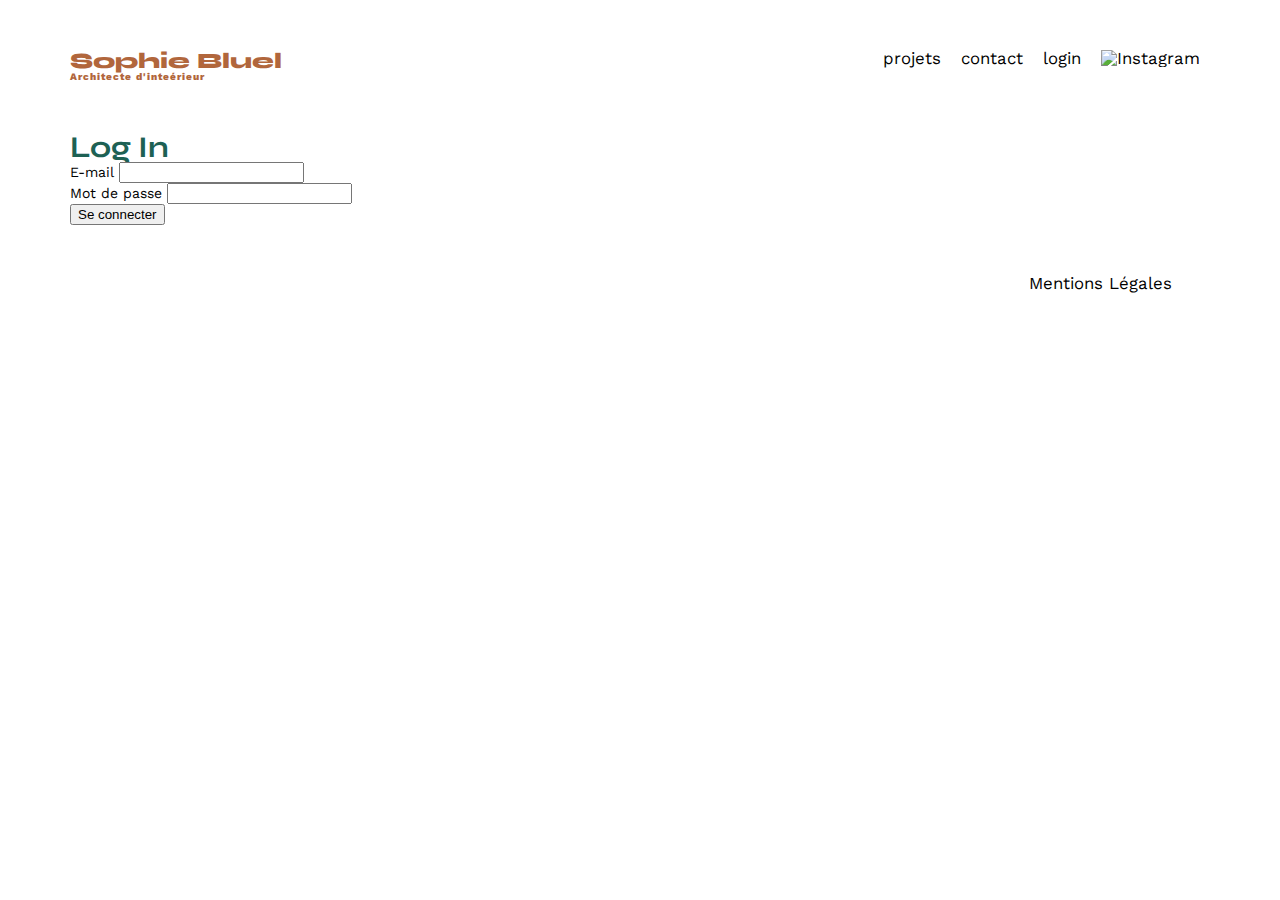
==== FrontEnd/login.html @ 2692dc3c "Création de la page Login" ====
<!DOCTYPE html>
<html lang="fr">
<head>
	<meta charset="UTF-8">
	<title>Sophie Bluel - Architecte d'intérieur</title>
	<meta name="viewport" content="width=device-width, initial-scale=1.0">
	<link rel="preconnect" href="https://fonts.googleapis.com">
	<link rel="preconnect" href="https://fonts.gstatic.com" crossorigin>
	<link href="https://fonts.googleapis.com/css2?family=Syne:wght@700;800&family=Work+Sans&display=swap" rel="stylesheet">
	<meta name="description" content="">
	<link rel="stylesheet" href="./assets/style.css">
</head>
<body>
    <header>
        <h1>Sophie Bluel <span>Architecte d'inteérieur</span></h1>
        <nav>
            <ul>
                <li>projets</li>
                <li>contact</li>
                <li>login</li>
                <li><img src="./assets/icons/instagram.png" alt="Instagram"></li>
            </ul>
        </nav>
    </header>
    <section id="login" class="form">
         <h2>Log In</h2>
        <form class="loginForm" method="post">
            <div class="loginFormEmail">
                <label for="email">E-mail</label>
                <input type="email" id="email" name="email">
            </div>
            <div class="loginFormEmail">
                <label for="password">Mot de passe</label>
                <input type="password" id="password" name="password">
            </div>
            <button>Se connecter</button>
        </form>
    </section>
    <footer>
        <nav>
            <ul>
                <li>Mentions Légales</li>
            </ul>
        </nav>
    </footer>
    <script  src="./assets/login.js"></script>
</body>
</html>
---- FrontEnd/assets/style.css ----
/* http://meyerweb.com/eric/tools/css/reset/
   v2.0 | 20110126
   License: none (public domain)
*/

html, body, div, span, applet, object, iframe,
h1, h2, h3, h4, h5, h6, p, blockquote, pre,
a, abbr, acronym, address, big, cite, code,
del, dfn, em, img, ins, kbd, q, s, samp,
small, strike, strong, sub, sup, tt, var,
b, u, i, center,
dl, dt, dd, ol, ul, li,
fieldset, form, label, legend,
table, caption, tbody, tfoot, thead, tr, th, td,
article, aside, canvas, details, embed,
figure, figcaption, footer, header, hgroup,
menu, nav, output, ruby, section, summary,
time, mark, audio, video {
	margin: 0;
	padding: 0;
	border: 0;
	font-size: 100%;
	font: inherit;
	vertical-align: baseline;
}
/* HTML5 display-role reset for older browsers */
article, aside, details, figcaption, figure,
footer, header, hgroup, menu, nav, section {
	display: block;
}
body {
	line-height: 1;
}
ol, ul {
	list-style: none;
}
blockquote, q {
	quotes: none;
}
blockquote:before, blockquote:after,
q:before, q:after {
	content: '';
	content: none;
}
table {
	border-collapse: collapse;
	border-spacing: 0;
}
/** end reset css**/
body {
	max-width: 1140px;
	margin:auto;
	font-family: 'Work Sans' ;
	font-size: 14px;
}
header {
	display: flex;
	justify-content: space-between;
	margin: 50px 0
}
section {
	margin: 50px 0
}

h1{
	display: flex;
	flex-direction: column;
	font-family: 'Syne';
	font-size: 22px;
	font-weight: 800;
	color: #B1663C
}

h1 > span {
	font-family: 'Work Sans';
	font-size:10px;
	letter-spacing: 0.1em;
;
}

h2{
	font-family: 'Syne';
	font-weight: 700;
	font-size: 30px;
	color: #1D6154
}
nav ul {
	display: flex;
	align-items: center;
	list-style-type: none;

}
nav li {
	padding: 0 10px;
	font-size: 1.2em;
}

li:hover {
	color: #B1663C;
}
#introduction {
	display: flex;
	align-items: center;
}
#introduction figure {
	flex: 1
}
#introduction img {
	display: block;
	margin: auto;
	width: 80%;
}

#introduction article {
	flex: 1
}
#introduction h2 {
	margin-bottom: 1em;
}

#introduction p {
	margin-bottom: 0.5em;
}
#portfolio h2 {
	text-align: center;
	margin-bottom: 1em;
}

/**Ajout des filtres**/
.filtres {
	display: flex;
	flex-direction: row;
	justify-content: center;
	font-size: 16px;
}
.filtresborder:hover {
	background-color: #1D6154;
	color: #fff;
}
.filtresborder{
	border: 1px solid #1D6154;
	border-radius: 60px;
	margin-right: 10px;
	padding :9px 30px;
	margin-bottom: 51px;
	cursor: pointer;
	background-color: #fff;
	color: #1D6154;
	font-family: 'Syne';
	font-size: 16px;

}
/**/

.gallery {
	width: 100%;
	display: grid;
	grid-template-columns: 1fr 1fr 1fr;
	grid-column-gap: 20px;
	grid-row-gap: 20px;
}

.gallery img {
	width: 100%;

}

/* Affichage des photos*/
.active  {
	display: flex;
	background: #1D6154;
	color: #fff;
}
.hide {
	display: none;
}


#contact {
	width: 50%;
margin: auto;
}
#contact > * {
	text-align: center;

}
#contact h2{
	margin-bottom: 20px;
}
#contact form {
	text-align: left;
	margin-top:30px;
	display: flex;
	flex-direction: column;
}

#contact input {
	height: 50px;
	font-size: 1.2em;
	border: none;
	box-shadow: 0px 4px 14px rgba(0, 0, 0, 0.09);
}
#contact label {
	margin: 2em 0 1em 0;
}
#contact textarea {
	border: none;
	box-shadow: 0px 4px 14px rgba(0, 0, 0, 0.09);
}

input[type="submit"]{
	font-family: 'Syne';
	font-weight: 700;
	color: white;
	background-color: #1D6154;
	margin : 2em auto ;
	width: 180px;
	text-align: center;
	border-radius: 60px ;
}

footer nav ul {
	display: flex;
	justify-content: flex-end;
	margin: 2em
}
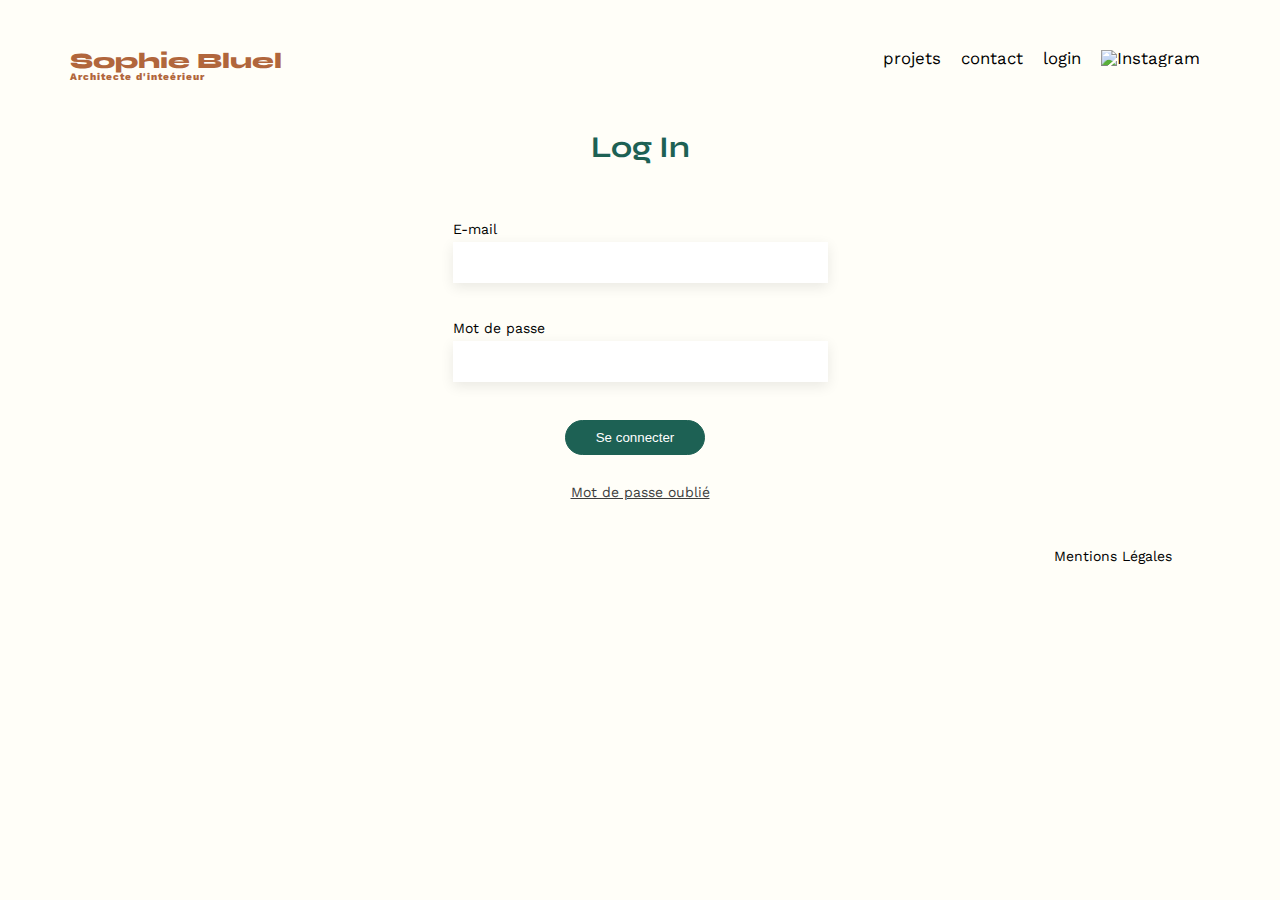
==== commit 9eddc668: "Ajout d'un fichier pour les filtres" ====
--- a/FrontEnd/login.html
+++ b/FrontEnd/login.html
@@ -1,15 +1,18 @@
 <!DOCTYPE html>
 <html lang="fr">
+
 <head>
-	<meta charset="UTF-8">
-	<title>Sophie Bluel - Architecte d'intérieur</title>
-	<meta name="viewport" content="width=device-width, initial-scale=1.0">
-	<link rel="preconnect" href="https://fonts.googleapis.com">
-	<link rel="preconnect" href="https://fonts.gstatic.com" crossorigin>
-	<link href="https://fonts.googleapis.com/css2?family=Syne:wght@700;800&family=Work+Sans&display=swap" rel="stylesheet">
-	<meta name="description" content="">
-	<link rel="stylesheet" href="./assets/style.css">
+    <meta charset="UTF-8">
+    <title>Sophie Bluel - Architecte d'intérieur</title>
+    <meta name="viewport" content="width=device-width, initial-scale=1.0">
+    <link rel="preconnect" href="https://fonts.googleapis.com">
+    <link rel="preconnect" href="https://fonts.gstatic.com" crossorigin>
+    <link href="https://fonts.googleapis.com/css2?family=Syne:wght@700;800&family=Work+Sans&display=swap"
+        rel="stylesheet">
+    <meta name="description" content="">
+    <link rel="stylesheet" href="./assets/style.css">
 </head>
+
 <body>
     <header>
         <h1>Sophie Bluel <span>Architecte d'inteérieur</span></h1>
@@ -23,17 +26,20 @@
         </nav>
     </header>
     <section id="login" class="form">
-         <h2>Log In</h2>
+        <h2>Log In</h2>
         <form class="loginForm" method="post">
             <div class="loginFormEmail">
                 <label for="email">E-mail</label>
                 <input type="email" id="email" name="email">
+                <p id="errorEmail"></p>
             </div>
             <div class="loginFormEmail">
                 <label for="password">Mot de passe</label>
                 <input type="password" id="password" name="password">
+                <p id="errorPassword"></p>
             </div>
             <button>Se connecter</button>
+            <a href="#">Mot de passe oublié</a>
         </form>
     </section>
     <footer>
@@ -43,6 +49,7 @@
             </ul>
         </nav>
     </footer>
-    <script  src="./assets/login.js"></script>
+    <script type="module" src="./assets/login.js"></script>
 </body>
+
 </html>--- a/FrontEnd/assets/style.css
+++ b/FrontEnd/assets/style.css
@@ -52,6 +52,8 @@
 	margin:auto;
 	font-family: 'Work Sans' ;
 	font-size: 14px;
+	background: #FFFEF8;
+
 }
 header {
 	display: flex;
@@ -88,11 +90,20 @@
 	display: flex;
 	align-items: center;
 	list-style-type: none;
-
-}
+}
+
+nav ul a {
+	text-decoration: none;
+	color: black;
+}
+
 nav li {
 	padding: 0 10px;
 	font-size: 1.2em;
+}
+
+nav li img {
+	width: 25px;
 }
 
 li:hover {
@@ -125,7 +136,252 @@
 	text-align: center;
 	margin-bottom: 1em;
 }
-
+.position_image{
+	display: grid;
+}
+
+.modification {
+	display: flex;
+	justify-content: center;
+}
+.modification_icon {
+	margin-left: 30px;
+	margin-top: 8px;
+}
+
+.modale_container{
+	color:#fff;
+	width: 100%;
+	position: absolute;
+	top: 0;
+	left: 0;
+	height: 100%;
+}
+.modale_overlay{
+	width: 100%;
+	background: #0000004D;
+	position: fixed;
+	top: 0;
+	left: 0;
+	height: 100%;
+	cursor: pointer;
+}
+.modale2_overlay{
+	width: 100%;
+	background: #0000004D;
+	position: fixed;
+	top: 0;
+	left: 0;
+	height: 100%;
+	cursor: pointer;
+}
+.modaleAdd_container{
+	color: #fff;
+	width: 100%;
+	background: #0000004D;
+	position: absolute;
+	top: 0;
+	left: 0;
+	height: 3521px;
+}
+
+.modale_button_supp{
+	display: flex;
+	flex-direction: column;
+	margin-bottom: 30px;
+	align-items: center;
+}
+.modal_add_button{
+	border: 1px solid #A7A7A7;
+	color: #fff;
+	background: #A7A7A7;
+	border-radius: 60px;
+	padding :9px 30px;
+	margin-top: 50px;
+	margin-bottom: 20px;
+	align-items: center;
+	width: 237px;
+	font-family: 'Syne';
+}
+.modale_green{
+	background: #1D6154;
+}
+dialog {
+	width: 630px;
+	height: 731px;
+	flex-direction: column;
+	display: flex;
+	justify-content: space-between;
+	margin-top: 526px;
+	color: #fff;
+	border-radius: 10px;
+	padding-top: 30px;
+	padding-left: 30px;
+	padding-right: 30px;
+	
+}
+.galerie_photo{
+	text-align: center;
+	font-size: 26px;
+	font-family: 'Work Sans';
+}
+dialog p {
+	font-size: 12px;
+	color: black;
+}
+
+dialog::backdrop {
+	background: #0000004D;
+
+}
+.modal_button {
+	cursor: pointer;
+	border: 1px solid #1D6154;
+	color: #fff;
+	background: #1D6154;
+	border-radius: 60px;
+	padding :9px 30px;
+	margin-top: 50px;
+	margin-bottom: 20px;
+	align-items: center;
+	width: 237px;
+	font-family: 'Syne';
+}
+.modal_delete{
+	text-align: center;
+	color: red;
+	text-decoration: none;
+}
+
+.icon_close {
+	width: 24px;
+	cursor: pointer;
+}
+.icon_close_position{
+	display: flex;
+	justify-content: flex-end;
+}
+.icon_close__flêche_position{
+	display: flex;
+	justify-content: space-between;
+}
+.image_modal{
+	width: 90%;
+}
+
+.modal_gallery{
+	display: grid;
+	grid-template-columns: 1fr 1fr 1fr 1fr 1fr;
+	grid-row-gap: 20px;
+	margin-left: 105px;
+	margin-right: 79px;
+}
+.icon_delete{
+	cursor: pointer;
+	position: absolute;
+	margin-top: 5px;
+	margin-left: 37px;
+}
+.icon_move{
+	cursor: pointer;
+	position: absolute;
+	margin-top: 5px;
+	margin-left: 37px;
+	opacity: 0;
+}
+.position_image:hover .icon_move{
+	opacity: 1;
+
+}
+dialog hr {
+	border: none;
+  color: #B3B3B3;
+  width: 420px;
+  height: 0px;
+  border: 1px solid #B3B3B3;
+  left: 510px;
+  top: 1229px;
+}
+
+.modale_text{
+	height: 51px;
+	width: 420px;
+	color: black;
+	box-shadow: 0px 4px 14px 0px #00000017;
+	border: none;
+}
+#modale select{
+	height: 51px;
+	width: 420px;
+	color: black;
+	box-shadow: 0px 4px 14px 0px #00000017;
+	border: none;
+	background: #fff;
+	font-family: 'Work Sans';
+}
+
+#modale label {
+	color: black;
+	margin-bottom: 10px;
+}
+.modaleFormModale {
+	display: flex;
+	flex-direction: column;
+	text-align: left;
+	margin-bottom: 30px;
+}
+.modale_Form{
+	display: flex;
+	flex-direction: column;
+	align-items: center;
+	margin-top: 60px;
+}
+.addPictures{
+	width: 420px;
+    height: 173px;
+	margin-bottom: 35px;
+	background: #E8F1F6;
+	display: flex;
+	justify-content: space-evenly;
+	flex-direction: column;
+	align-items: center;
+
+}
+#imageModale{
+	width: 58px;
+}
+.maxMo{
+	display: flex;
+	flex-direction: column;
+	align-items: center;
+	padding-top: 10px;
+	padding-bottom: 10px;
+}
+#imagePreview{
+	width: 129px;
+}
+.parent-div {
+	display: inline-block;
+	position: relative;
+	overflow: hidden;
+}
+.parent-div input[type=file] {
+	left: 0;
+	top: 0;
+	opacity: 0;
+	position: absolute;
+	font-size: 90px;
+}
+#modale button {
+	cursor: pointer;
+	height: 36px;
+	width: 173px;
+	border-radius: 50px;
+	border: none;
+	color:#306685;
+	font-family: 'Work Sans';
+	background: #CBD6DC;
+}
 /**Ajout des filtres**/
 .filtres {
 	display: flex;
@@ -175,10 +431,67 @@
 	display: none;
 }
 
-
+/* Login*/
+#login {
+	display: flex;
+	justify-content: center;
+	flex-direction: column;
+	text-align: center;
+}
+
+.loginForm {
+	display: flex;
+	flex-direction: column;
+	align-items: center;
+	margin-top: 60px;
+}
+
+.loginFormEmail {
+	display: flex;
+	flex-direction: column;
+	width: 375px;
+	text-align: left;
+	margin-bottom: 30px;
+}
+
+#login input {
+	height: 39px;
+	box-shadow: 0px 4px 14px rgba(0, 0, 0, 0.09);
+	border:none;
+	background: #fff;
+}
+
+#login label {
+	margin-bottom: 6px;
+}
+
+#login button {
+	background: #1D6154;
+	color: #fff;
+	border: 1px solid #1D6154;
+	border-radius: 60px;
+	margin-right: 10px;
+	padding :9px 30px;
+}
+
+#login a {
+	color: #3D3D3D;
+	margin-top: 30px;
+}
+
+#errorEmail{
+	color: red;
+	margin-top: 8px;
+}
+
+#errorPassword {
+	margin-top: 8px;
+	color: red;
+	padding: 0 
+	}
 #contact {
 	width: 50%;
-margin: auto;
+	margin: auto;
 }
 #contact > * {
 	text-align: center;
@@ -208,7 +521,7 @@
 	box-shadow: 0px 4px 14px rgba(0, 0, 0, 0.09);
 }
 
-input[type="submit"]{
+#sendContact input[type="submit"]{
 	font-family: 'Syne';
 	font-weight: 700;
 	color: white;
@@ -225,3 +538,7 @@
 	margin: 2em
 }
 
+footer nav li {
+	font-size: 14px;
+
+}
